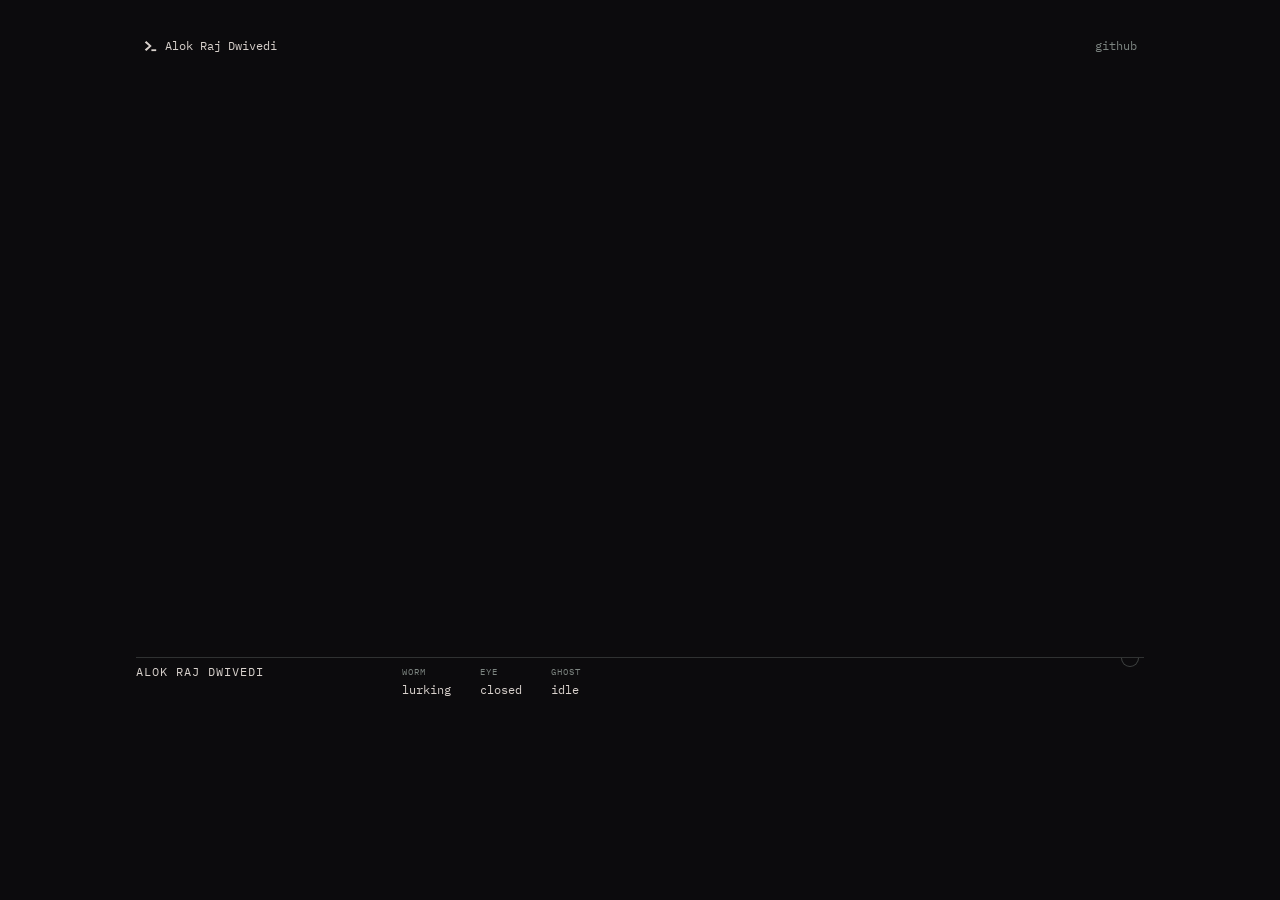
==== site/index.html @ 87cef353 "Initialize Alok Raj Dwivedi portfolio" ====
<!doctype html>
<html lang="en">
<head>
<meta charset="utf-8">
<meta name="viewport" content="width=device-width, initial-scale=1">
<title>Alok Raj Dwivedi</title>
<meta name="description" content="Alok Raj Dwivedi — work, projects, events and themes, opened in an editor.">
<link rel="icon" href="/favicon.svg" type="image/svg+xml">
<link rel="stylesheet" href="/intros/shared/frame.css">
<link rel="stylesheet" href="editor.css">
</head>
<body>
<main class="stage">
  <header class="frame-top">
    <a class="brand" href="/" data-tip="back to the intro"><svg viewBox="0 0 88 80" aria-hidden="true"><path d="M8 16L36 40L8 64L18 74L54 40L18 6Z"/><path d="M52 62H84V74H52Z"/></svg><span>Alok Raj Dwivedi</span></a>
    <nav class="switch is-solo" aria-label="Elsewhere"><a href="https://github.com/ad0883" rel="me">github</a></nav>
  </header>

  <h1 class="sr-only">Alok Raj Dwivedi — work, projects, events and themes.</h1>

  <section class="editor" aria-label="Portfolio editor">
    <button class="tabline" type="button" aria-expanded="false" aria-controls="tree"><span class="tab-dir">Browse sections</span><span class="tab-file"></span><span class="tab-toggle" aria-hidden="true">↓</span></button>
    <nav class="wheel" id="tree" aria-label="Portfolio sections"></nav>
    <div class="pane">
      <p class="winbar"></p>
      <div class="buffer" tabindex="0" aria-live="polite"></div>
      <div class="eye-host" aria-hidden="true"></div>
    </div>
  </section>

  <div class="bar">
    <p class="bar-id" aria-hidden="true"><span class="bar-title">ALOK RAJ DWIVEDI</span><span class="bar-sub"><span class="cmd"></span><span class="hunt"></span><span class="keys"></span></span></p>
    <div class="bar-cols" aria-hidden="true"></div>
    <div class="bar-state" aria-hidden="true">
      <p class="col"><span class="label">WORM</span><span class="value" data-k="worm">lurking</span></p>
      <p class="col"><span class="label">EYE</span><span class="value" data-k="eye">closed</span></p>
      <p class="col"><span class="label">GHOST</span><span class="value" data-k="ghost">idle</span></p>
    </div>
    <button class="den" type="button" aria-label="worm" aria-pressed="false" data-tip="wake the worm"></button>
    <p class="bar-graph" aria-hidden="true"><span class="label span">VISITORS</span><span class="value end"></span><canvas></canvas></p>
  </div>
  <div class="desk" aria-hidden="true"></div>
</main>
<canvas class="overlay" aria-hidden="true"></canvas>
<script type="module" src="editor.js"></script>
</body>
</html>
---- intros/shared/frame.css ----
@font-face {
  font-family: "Archivo";
  src: url("/assets/fonts/archivo.ttf") format("truetype");
  font-weight: 100 900;
  font-stretch: 62% 125%;
  font-display: swap;
}

@font-face {
  font-family: "Instrument Serif";
  src: url("/assets/fonts/InstrumentSerif-Regular.ttf") format("truetype");
  font-style: normal;
  font-weight: 400;
  font-display: swap;
}

@font-face {
  font-family: "Instrument Serif";
  src: url("/intros/shared/InstrumentSerif-Italic.ttf") format("truetype");
  font-style: italic;
  font-weight: 400;
  font-display: swap;
}

@font-face {
  font-family: "Plex Mono";
  src: url("/assets/fonts/IBMPlexMono-Regular.ttf") format("truetype");
  font-weight: 400;
  font-display: swap;
}

*,
*::before,
*::after {
  box-sizing: border-box;
}

html,
body {
  margin: 0;
  height: 100%;
}

body {
  background: var(--bg);
  color: var(--ink);
  font-family: "Archivo", system-ui, sans-serif;
  -webkit-font-smoothing: antialiased;
}

a,
button {
  color: inherit;
}

button {
  font: inherit;
}

:focus-visible {
  outline: 2px solid var(--ink);
  outline-offset: 3px;
}

.stage {
  position: relative;
  height: 100svh;
  min-height: 560px;
  overflow: hidden;
}

.frame-top {
  position: absolute;
  top: 26px;
  left: 40px;
  right: 40px;
  z-index: 6;
  display: flex;
  align-items: center;
  justify-content: space-between;
  gap: 16px;
  pointer-events: none;
}

.frame-top > * {
  pointer-events: auto;
}

.brand {
  display: inline-flex;
  align-items: center;
  gap: 12px;
  min-height: 44px;
  color: var(--chrome);
  font-weight: 500;
  font-size: 11px;
  letter-spacing: 0.3em;
  text-decoration: none;
}

.brand svg {
  width: 18px;
  height: auto;
  fill: currentColor;
}

.switch {
  display: flex;
  gap: 2px;
}

.switch a {
  display: inline-flex;
  align-items: center;
  justify-content: center;
  min-width: 44px;
  min-height: 44px;
  color: var(--dim);
  font: 400 11px/1 "Plex Mono", monospace;
  letter-spacing: 0.14em;
  text-decoration: none;
}

.switch a:hover {
  color: var(--ink);
}

.switch a[aria-current="page"] {
  color: var(--ink);
  text-decoration: underline;
  text-underline-offset: 7px;
}

.enter {
  position: absolute;
  right: 40px;
  bottom: 26px;
  z-index: 6;
  display: inline-flex;
  align-items: center;
  gap: 10px;
  min-height: 44px;
  text-transform: uppercase;
  color: var(--chrome);
  font-weight: 500;
  font-size: 11px;
  letter-spacing: 0.3em;
  text-decoration: none;
}

.serif {
  font-family: "Instrument Serif", serif;
  font-weight: 400;
}

.serif i {
  font-style: italic;
}

.mono {
  font-family: "Plex Mono", monospace;
  font-size: 10.5px;
  letter-spacing: 0.16em;
  text-transform: uppercase;
}

.quiet-button {
  min-height: 44px;
  padding: 0;
  border: 0;
  background: none;
  color: var(--dim);
  cursor: pointer;
}

.quiet-button:hover {
  color: var(--ink);
}

.is-hidden {
  visibility: hidden;
}

.sr-only {
  position: absolute;
  width: 1px;
  height: 1px;
  overflow: hidden;
  clip-path: inset(50%);
  white-space: nowrap;
}

.poster {
  position: absolute;
  inset: 0;
  z-index: 4;
  width: 100%;
  height: 100%;
  object-fit: cover;
}

@media (max-width: 640px) {
  .frame-top {
    top: 12px;
    left: 16px;
    right: 12px;
  }

  .brand span {
    display: none;
  }

  .enter {
    right: 16px;
    bottom: 12px;
  }
}
---- site/editor.css ----
body {
  font-family: "Plex Mono", ui-monospace, monospace;
  --bg: #0c0b0d;
  --ink: #d8d1cc;
  --dim: #7d8581;
  --chrome: #9d9894;
  --accent: #ff2fb3;
  --line: #1a191a;
  --kw: #bd5cff;
  --str: #f2f2ea;
  --fn: #6c70e0;
  --ty: #53b1ca;
  --num: #8f57ff;
  --cell-w: 7.2px;
  --cell-h: 13px;
  --margin: 64px;
  --wide: 1008px;
  --desk-h: 184px;
  --bar-h: 46px;
  --eye-w: 216px;
  transition: background-color 420ms cubic-bezier(0.23, 1, 0.32, 1), color 420ms cubic-bezier(0.23, 1, 0.32, 1);
}

.stage {
  display: grid;
  grid-template-columns: min(calc(100vw - 2 * var(--margin)), var(--wide));
  grid-template-rows: calc(6 * var(--cell-h)) minmax(0, 1fr) var(--bar-h) var(--desk-h) var(--cell-h);
  justify-content: center;
  font: 400 12px/13px "Plex Mono", ui-monospace, monospace;
}

.frame-top {
  position: relative;
  inset: auto;
  grid-row: 1;
  display: block;
}

.brand {
  position: absolute;
  left: var(--cell-w);
  top: calc(3 * var(--cell-h));
  gap: var(--cell-w);
  min-height: 0;
  color: var(--ink);
  font: 400 12px/13px "Plex Mono", ui-monospace, monospace;
  letter-spacing: 0;
}

.brand svg {
  width: calc(2 * var(--cell-w));
  height: 12px;
}

.brand::after,
.switch a::after {
  content: "";
  position: absolute;
  inset: -16px -8px;
}

.switch {
  position: absolute;
  right: var(--cell-w);
  top: calc(3 * var(--cell-h));
}

.switch a {
  position: relative;
  min-width: 0;
  min-height: 0;
  font: 400 12px/13px "Plex Mono", ui-monospace, monospace;
  letter-spacing: 0;
}

.editor {
  position: relative;
  grid-row: 2;
  display: grid;
  grid-template-columns: calc(32 * var(--cell-w)) minmax(0, 1fr);
  min-height: 0;
}

.tabline {
  display: none;
}

.wheel {
  position: relative;
  min-height: 0;
  border-right: 1px solid color-mix(in srgb, var(--dim) 30%, transparent);
  outline: none;
  touch-action: none;
  user-select: none;
  opacity: 0;
  transition: opacity 420ms cubic-bezier(0.23, 1, 0.32, 1);
}

.wheel.is-in {
  opacity: 1;
}

.wheel-ink {
  position: absolute;
  top: 0;
  left: -150px;
  pointer-events: none;
}

.wheel-list {
  position: absolute;
  inset: 0;
  margin: 0;
  padding: 0;
  list-style: none;
  clip-path: inset(0 0 0 -150px);
}

.wheel-item {
  position: absolute;
  left: 0;
  top: 0;
  width: 150px;
  height: 94px;
  padding: 0;
  overflow: hidden;
  border: 1px solid color-mix(in srgb, var(--dim) 50%, transparent);
  background: var(--line);
  cursor: pointer;
  transform-origin: 50% 50%;
}

.wheel.is-dragging .wheel-item {
  cursor: grabbing;
}

.wheel-item::after {
  content: "";
  position: absolute;
  inset: 0;
  background: var(--bg);
  opacity: var(--shade, 0);
  pointer-events: none;
}

.wheel-cap {
  position: absolute;
  right: 0;
  bottom: 0;
  left: 0;
  padding: 1px 6px 2px;
  overflow: hidden;
  background: color-mix(in srgb, var(--bg) 84%, transparent);
  color: var(--ink);
  font: 400 11px/14px "Plex Mono", ui-monospace, monospace;
  text-align: left;
  line-height: 1.25;
  overflow-wrap: anywhere;
  pointer-events: none;
}

.wheel-item img {
  display: block;
  width: 100%;
  height: 100%;
  object-fit: cover;
  pointer-events: none;
  -webkit-user-drag: none;
}

.wheel-item[aria-selected="true"] {
  border-color: var(--accent);
}

.wheel-item:focus-visible {
  outline: none;
  box-shadow: inset 0 0 0 1px var(--accent);
}


.wheel-mark {
  position: absolute;
  left: 0;
  top: 0;
  border-top: 6px solid transparent;
  border-bottom: 6px solid transparent;
  border-left: 10px solid var(--accent);
  pointer-events: none;
}

.wheel-hint {
  position: absolute;
  left: var(--cell-w);
  bottom: 4px;
  margin: 0;
  color: var(--dim);
  font-size: 10px;
  pointer-events: none;
}

.pane {
  position: relative;
  display: grid;
  grid-template-rows: calc(2 * var(--cell-h)) minmax(0, 1fr);
  min-width: 0;
  min-height: 0;
}

.winbar {
  margin: 0;
  padding: var(--cell-h) var(--cell-w) 0 calc(6 * var(--cell-w));
  overflow: hidden;
  color: var(--dim);
  white-space: nowrap;
  text-overflow: ellipsis;
}

.buffer {
  min-height: 0;
  overflow: auto;
  padding-right: var(--eye-w);
  padding-bottom: calc(6 * var(--cell-h));
  outline: none;
  scrollbar-width: none;
}

html {
  scrollbar-width: none;
}

html::-webkit-scrollbar,
.buffer::-webkit-scrollbar,
.rack-wrap::-webkit-scrollbar {
  display: none;
}

::highlight(worm-eaten) {
  color: transparent;
}


.ln {
  display: grid;
  grid-template-columns: calc(6 * var(--cell-w)) minmax(0, 1fr);
  min-height: var(--cell-h);
}

.ln .no {
  padding-right: var(--cell-w);
  color: var(--dim);
  text-align: right;
  opacity: 0.55;
  user-select: none;
}

.ln .tx {
  padding-right: var(--cell-w);
  color: var(--ink);
  white-space: pre-wrap;
  overflow-wrap: anywhere;
}

.ln.is-tilde .no {
  opacity: 0;
}

.ln.is-tilde .tx {
  color: var(--dim);
  opacity: 0.45;
}

.md-h {
  color: var(--kw);
}

.md-h1 {
  color: var(--accent);
}

.md-list {
  color: var(--accent);
}

.md-code {
  color: var(--str);
}

.md-fence,
.md-quote,
.md-comment {
  color: var(--dim);
}

.md-num {
  color: var(--num);
}

a.md-link {
  color: var(--link, var(--fn));
  text-decoration: underline;
  text-decoration-color: color-mix(in srgb, currentColor 45%, transparent);
  text-underline-offset: 2px;
}

a.md-link:hover {
  text-decoration-color: currentColor;
}

.shot {
  margin: var(--cell-h) calc(2 * var(--cell-w)) var(--cell-h) calc(6 * var(--cell-w));
}

.shot figcaption {
  display: flex;
  justify-content: space-between;
  gap: var(--cell-w);
  color: var(--dim);
}

.shot .frame {
  position: relative;
  margin-top: 4px;
  overflow: hidden;
  border: 1px solid color-mix(in srgb, var(--dim) 35%, transparent);
  background: var(--line);
}

.shot .frame.is-xray {
  cursor: ew-resize;
  touch-action: pan-y;
}

.shot img {
  display: block;
  width: 100%;
  height: auto;
  user-select: none;
  -webkit-user-drag: none;
}

.shot canvas {
  position: absolute;
  inset: 0;
  width: 100%;
  height: 100%;
  pointer-events: none;
}

.eye-host {
  position: absolute;
  top: calc(3 * var(--cell-h));
  right: var(--cell-w);
  width: calc(var(--eye-w) - 2 * var(--cell-w));
  aspect-ratio: 1.7;
  pointer-events: none;
}

.desk {
  grid-row: 4;
  position: relative;
  min-height: 0;
}

.tip {
  position: fixed;
  left: 0;
  top: 0;
  z-index: 60;
  padding: 3px 6px;
  border: 1px solid color-mix(in srgb, var(--dim) 45%, transparent);
  background: var(--bg);
  color: var(--ink);
  font: 400 11px/1.3 "Plex Mono", ui-monospace, monospace;
  white-space: pre;
  pointer-events: none;
}

.tip[hidden] {
  display: none;
}

.overlay {
  position: fixed;
  inset: 0;
  z-index: 30;
  width: 100vw;
  height: 100vh;
  pointer-events: none;
}

.bar {
  position: relative;
  grid-row: 3;
  display: flex;
  align-items: flex-start;
  gap: calc(4 * var(--cell-w));
  min-width: 0;
  padding-top: 7px;
  overflow: hidden;
  border-top: 1px solid color-mix(in srgb, var(--dim) 32%, transparent);
  color: var(--ink);
  white-space: nowrap;
}

.bar p {
  margin: 0;
}

.bar-id {
  display: grid;
  flex: 0 0 auto;
  gap: 5px;
  min-width: calc(29 * var(--cell-w));
}

.bar-title {
  font-size: 12px;
  line-height: 13px;
  letter-spacing: 1px;
}

.bar-sub {
  color: var(--dim);
  font-size: 9px;
  line-height: 13px;
  letter-spacing: 0.4px;
}

.bar-sub .cmd,
.bar-sub .hunt {
  font-size: 11px;
  letter-spacing: 0;
}

.bar-sub .cmd {
  color: var(--ink);
  white-space: pre;
}

.bar-sub .hunt {
  color: var(--accent);
  white-space: pre;
}

.bar-sub .cmd:not(:empty) ~ span,
.bar-sub .hunt:not(:empty) + .keys {
  display: none;
}

.bar.is-typing .cmd::after {
  content: "";
  display: inline-block;
  width: 6px;
  height: 11px;
  margin-left: 1px;
  vertical-align: -1px;
  background: var(--accent);
}

.bar-cols,
.bar-state {
  display: flex;
  flex: 0 0 auto;
  gap: calc(4 * var(--cell-w));
}

.bar .col {
  display: grid;
  gap: 5px;
}

.bar .label {
  color: var(--dim);
  font-size: 8.5px;
  line-height: 13px;
  letter-spacing: 1px;
}

.bar .value {
  font-size: 12px;
  line-height: 13px;
}

.bar .value.is-hot {
  color: var(--accent);
}

.bar-cols .value,
.bar-graph .value {
  color: var(--color1, var(--ink));
}

.bar-graph {
  display: grid;
  grid-template-columns: auto auto;
  column-gap: calc(2 * var(--cell-w));
  row-gap: 5px;
  margin-left: auto !important;
}

.bar-graph .end {
  text-align: right;
}

.bar-graph canvas {
  grid-column: 1 / -1;
  display: block;
  margin-top: -2px;
}

.den {
  --worm: 108, 112, 224;
  position: absolute;
  top: 0;
  right: 0;
  width: 28px;
  height: 24px;
  padding: 0;
  border: 0;
  background: none;
  cursor: pointer;
}

.den::before {
  content: "";
  position: absolute;
  top: 0;
  left: 5px;
  width: 18px;
  height: 9px;
  box-sizing: border-box;
  border: 1px solid color-mix(in srgb, var(--dim) 45%, transparent);
  border-top: 0;
  border-radius: 0 0 9px 9px;
  transition: border-color 160ms ease;
}

.den:focus-visible::before {
  border-color: color-mix(in srgb, var(--ink) 70%, transparent);
}

@media (hover: hover) {
  .den:hover::before {
    border-color: color-mix(in srgb, var(--ink) 70%, transparent);
  }
}

.den:focus-visible {
  outline: 0;
}

.den::after {
  content: "";
  position: absolute;
  top: 3px;
  left: 11px;
  width: 2px;
  height: 2px;
  border-radius: 1px;
  background: rgb(var(--worm));
  box-shadow: 4px 0 rgb(var(--worm));
  opacity: 0;
}

.den[aria-pressed="false"]::after {
  animation: den-eyes 8.4s ease-in-out infinite;
}

@keyframes den-eyes {
  0%,
  100% {
    opacity: 0;
    transform: none;
  }
  8%,
  30% {
    opacity: 1;
    transform: none;
  }
  31% {
    transform: scaleY(0.15);
  }
  32.5%,
  45% {
    transform: none;
  }
  48%,
  57% {
    transform: translateX(-1.5px);
  }
  61%,
  64% {
    transform: translateX(1.5px);
  }
  68%,
  72% {
    transform: none;
  }
  73%,
  75% {
    transform: scaleY(0.15);
  }
  74%,
  76% {
    transform: none;
  }
  86% {
    opacity: 1;
  }
  92% {
    opacity: 0;
  }
}

.ln.term {
  grid-template-columns: minmax(0, 1fr);
  padding-left: calc(2 * var(--cell-w));
}

.t-prompt-row {
  margin-top: var(--cell-h);
}

.reader-heading,
.reader-copy {
  max-width: 62ch;
  margin: 0 0 0.65em;
}

.reader-heading {
  margin-top: 0.9em;
  font-size: 16px;
  line-height: 1.35;
}

h2.reader-heading {
  margin-top: 0.4em;
  font-size: 21px;
}

.reader-heading .tx {
  color: var(--accent);
}

.reader-copy {
  font-size: 15px;
  line-height: 1.55;
}

.t-user {
  color: var(--fn);
}

.t-host,
.t-key,
.t-dim {
  color: var(--dim);
}

.t-path {
  color: var(--ty);
}

.t-git {
  color: var(--kw);
}

.t-caret {
  color: var(--accent);
}

.t-gauge {
  color: var(--color1, var(--accent));
}

.t-gauge-off {
  color: var(--dim);
  opacity: 0.55;
}

.t-icon {
  width: 12px;
  height: 12px;
  vertical-align: -2px;
  fill: currentColor;
}

.t-glyph {
  display: inline-block;
  box-sizing: border-box;
  width: 12px;
  height: 12px;
  border: 1px solid currentColor;
  font-size: 8px;
  line-height: 10px;
  overflow: hidden;
  text-align: center;
  vertical-align: -2px;
  opacity: 0.8;
}

.t-code {
  display: grid;
  margin: 2px 0 6px calc(6 * var(--cell-w));
  color: color-mix(in srgb, var(--ink) 85%, transparent);
  font-size: 11px;
  white-space: pre-wrap;
  overflow-wrap: normal;
}

.t-code > span {
  grid-area: 1 / 1;
  min-width: 0;
}

.t-measure {
  visibility: hidden;
}

.t-call,
.t-syn {
  color: var(--color1, var(--accent));
}

.t-code.is-typing .t-live::after {
  content: "";
  display: inline-block;
  width: 1px;
  height: 1em;
  margin-left: 1px;
  vertical-align: -0.1em;
  background: var(--ink);
}

.t-cal {
  display: grid;
  grid-template-columns: max-content repeat(var(--weeks), minmax(0, 1fr));
  gap: 2px;
  max-width: calc(4 * var(--cell-w) + var(--weeks) * 15px);
  margin: 4px 0 0 calc(2 * var(--cell-w));
  color: var(--dim);
  font-size: 9px;
  line-height: 1;
}

.t-cal-day {
  align-self: center;
  padding-right: 6px;
}

.t-cal-month,
.t-cal-week {
  white-space: nowrap;
}

.t-cal-month {
  padding-bottom: 4px;
}

.t-cal-week {
  padding-top: 3px;
}

.t-cal > i,
.t-cal-legend i {
  aspect-ratio: 1;
  border-radius: 1px;
  background: color-mix(in srgb, var(--ink) 9%, transparent);
}

.t-cal > i {
  visibility: hidden;
}

.t-cal > i.is-on {
  visibility: visible;
}

.t-cal i.l1 {
  background: color-mix(in srgb, var(--ink) 30%, transparent);
}

.t-cal i.l2 {
  background: color-mix(in srgb, var(--ink) 50%, transparent);
}

.t-cal i.l3 {
  background: color-mix(in srgb, var(--ink) 72%, transparent);
}

.t-cal i.l4 {
  background: var(--accent);
}

.t-cal > i.is-head {
  outline: 1px solid var(--accent);
  outline-offset: 1px;
}

.t-cal-legend {
  display: flex;
  justify-content: flex-end;
  align-items: center;
  gap: 3px;
  margin: 4px 0 0;
}

.t-cal-legend i {
  width: 9px;
}

.t-cal-legend i:first-of-type {
  margin-left: 4px;
}

.t-cal-legend i:last-of-type {
  margin-right: 4px;
}

.t-cursor::after {
  content: "";
  display: inline-block;
  width: var(--cell-w);
  height: var(--cell-h);
  vertical-align: top;
  background: var(--ink);
  animation: t-blink 1.06s steps(1) infinite;
}

@keyframes t-blink {
  50% {
    opacity: 0;
  }
}

.term-shot {
  margin: 6px calc(2 * var(--cell-w)) 0;
}

.term-shot figcaption {
  display: flex;
  gap: calc(2 * var(--cell-w));
  color: var(--dim);
  white-space: nowrap;
}

.term-shot .t-name {
  min-width: 0;
  overflow: hidden;
  color: var(--ink);
  text-overflow: ellipsis;
}

.term-shot .t-help {
  margin-left: auto;
}

.shot-description {
  max-width: 62ch;
  margin: 0.5em 0 1em;
  color: var(--ink);
  font-size: 14px;
  line-height: 1.5;
}

.term-shot .frame {
  position: relative;
  aspect-ratio: 16 / 9;
  margin-top: 4px;
  overflow: hidden;
  border: 1px solid color-mix(in srgb, var(--dim) 35%, transparent);
  background: var(--line);
}

.term-shot .frame.is-xray {
  cursor: ew-resize;
  touch-action: pan-y;
}

.term-shot img {
  position: absolute;
  inset: 0;
  display: block;
  width: 100%;
  height: 100%;
  object-fit: contain;
  opacity: 0;
  transition: opacity 320ms cubic-bezier(0.23, 1, 0.32, 1);
  user-select: none;
  -webkit-user-drag: none;
}

.term-shot img.is-on {
  opacity: 1;
}

.term-shot video {
  position: absolute;
  inset: 0;
  display: block;
  width: 100%;
  height: 100%;
  object-fit: contain;
  opacity: 0;
  transition: opacity 320ms cubic-bezier(0.23, 1, 0.32, 1);
}

.term-shot video.is-on {
  opacity: 1;
}

.term-shot video::cue {
  background: color-mix(in srgb, var(--bg) 82%, transparent);
  color: var(--ink);
  font: 400 12px/1.4 "Plex Mono", ui-monospace, monospace;
}

.t-play {
  position: absolute;
  top: 50%;
  left: 50%;
  z-index: 2;
  display: inline-flex;
  align-items: center;
  gap: 6px;
  padding: 4px 10px;
  border: 1px solid color-mix(in srgb, var(--ink) 45%, transparent);
  background: color-mix(in srgb, var(--bg) 84%, transparent);
  color: var(--ink);
  font: inherit;
  cursor: pointer;
  transform: translate(-50%, -50%);
  transition: transform 160ms ease-out, border-color 160ms ease;
}

.t-play[hidden] {
  display: none;
}

.t-play:hover {
  border-color: var(--accent);
}

.t-play:active {
  transform: translate(-50%, -50%) scale(0.97);
}

.t-play:focus-visible {
  outline: none;
  box-shadow: inset 0 0 0 1px var(--accent);
}

.t-play svg {
  width: 10px;
  height: 10px;
  fill: currentColor;
}

.t-run {
  position: relative;
  display: block;
  height: 1px;
  margin-top: 5px;
  overflow: hidden;
  background: color-mix(in srgb, var(--dim) 30%, transparent);
}

.t-run i {
  position: absolute;
  inset: 0;
  background: color-mix(in srgb, var(--ink) 70%, transparent);
  transform: scaleX(0);
  transform-origin: left;
}

.t-run.is-running i {
  animation: t-run var(--run, 3800ms) linear forwards;
}

@keyframes t-run {
  to {
    transform: scaleX(1);
  }
}

.term-shot canvas {
  position: absolute;
  inset: 0;
  width: 100%;
  height: 100%;
  pointer-events: none;
}

.t-zoom,
.arc-zoom {
  position: absolute;
  z-index: 3;
  display: grid;
  place-items: center;
  width: 22px;
  height: 22px;
  padding: 0;
  border: 0;
  background: color-mix(in srgb, var(--bg) 72%, transparent);
  color: var(--ink);
  cursor: zoom-in;
  opacity: 0;
  transition: opacity 160ms ease;
}

.t-zoom svg,
.arc-zoom svg {
  width: 14px;
  height: 14px;
  fill: none;
  stroke: currentColor;
  stroke-width: 1.2;
  shape-rendering: crispEdges;
}

.t-zoom {
  right: 6px;
  bottom: 6px;
}

.arc-grid li {
  position: relative;
  container-type: inline-size;
}

.arc-zoom {
  top: calc(6px + (100cqw - 12px) * 9 / 16 - 26px);
  right: 10px;
}

.term-shot .frame:hover .t-zoom,
.arc-grid li:hover .arc-zoom,
.t-zoom:focus-visible,
.arc-zoom:focus-visible {
  opacity: 1;
  outline: none;
}

@media (hover: none) {
  .t-zoom,
  .arc-zoom {
    opacity: 0.85;
  }
}

.lb {
  position: fixed;
  inset: 0;
  z-index: 50;
  outline: none;
}

.lb[hidden] {
  display: none;
}

.lb-back {
  position: absolute;
  inset: 0;
  background: color-mix(in srgb, var(--bg) 94%, transparent);
}

.lb-stage {
  position: fixed;
  top: 0;
  left: 0;
  box-sizing: border-box;
  border: 1px solid color-mix(in srgb, var(--dim) 45%, transparent);
  background: var(--bg);
  transform-origin: 0 0;
  cursor: zoom-out;
}

.lb-img,
.lb-film {
  position: absolute;
  inset: 0;
  width: 100%;
  height: 100%;
  object-fit: contain;
}

.lb-film {
  opacity: 0;
  cursor: pointer;
}

.lb-film.is-on {
  opacity: 1;
}

.lb-film::cue {
  background: color-mix(in srgb, var(--bg) 82%, transparent);
  color: var(--ink);
  font: 400 12px/1.4 "Plex Mono", ui-monospace, monospace;
}

.lb-cap {
  position: fixed;
  top: 0;
  left: 0;
  display: flex;
  justify-content: space-between;
  gap: 16px;
  margin: 0;
  color: var(--dim);
  font: 400 11px/13px "Plex Mono", ui-monospace, monospace;
  white-space: pre;
}

.lb-cap > span:first-child {
  min-width: 0;
  overflow: hidden;
  text-overflow: ellipsis;
}

.lb-cap > span:last-child {
  flex: none;
}

.lb-b {
  color: var(--ink);
}

.is-zoomed {
  overscroll-behavior-x: none;
}

.lb-apply {
  padding: 0;
  border: 0;
  background: none;
  color: var(--ink);
  font: inherit;
  cursor: pointer;
}

.lb-apply:hover,
.lb-apply:focus-visible {
  outline: none;
  text-decoration: underline;
  text-underline-offset: 3px;
}

.t-dots {
  display: flex;
  flex-wrap: wrap;
  gap: 4px;
  margin: 6px 0 0;
}

.t-dot {
  padding: 0 5px;
  border: 1px solid color-mix(in srgb, var(--dim) 40%, transparent);
  background: none;
  color: var(--dim);
  font: inherit;
  cursor: pointer;
}

.t-dot[aria-current="true"] {
  border-color: var(--accent);
  background: var(--accent);
  color: var(--bg);
}

.buffer[data-kind="about"] {
  padding-bottom: 0;
}

.buffer[data-kind="about"] .wave {
  margin-left: calc(2 * var(--cell-w));
  margin-bottom: 0;
}

.rackview {
  --strip: 26px;
  --strip-gap: 4px;
  padding: var(--cell-h) calc(2 * var(--cell-w)) calc(3 * var(--cell-h)) calc(6 * var(--cell-w));
}

.buffer[data-kind="themes"],
.buffer[data-kind="more"],
.buffer[data-kind="omarchy"] {
  padding-bottom: 0;
}

.arc {
  --fade-top: 0px;
  --fade-bottom: 0px;
  position: relative;
  margin: 6px calc(2 * var(--cell-w)) 0;
  overflow-y: auto;
  overscroll-behavior: contain;
  scrollbar-width: none;
  -webkit-mask-image: linear-gradient(to bottom, transparent 0, #000 var(--fade-top), #000 calc(100% - var(--fade-bottom)), transparent 100%);
  mask-image: linear-gradient(to bottom, transparent 0, #000 var(--fade-top), #000 calc(100% - var(--fade-bottom)), transparent 100%);
}

.arc::-webkit-scrollbar {
  display: none;
}

.arc-inner {
  position: relative;
  padding: 22px 0 14px 30px;
}

.arc-grp {
  position: relative;
  padding-top: 32px;
  margin-bottom: 20px;
}

.arc-mon {
  position: absolute;
  top: 4px;
  left: -12px;
  margin: 0;
  color: var(--ink);
  font: 400 10px/12px "Plex Mono", ui-monospace, monospace;
  letter-spacing: 0.04em;
}

.arc-count {
  color: var(--dim);
}

.arc-wire {
  position: absolute;
  top: 0;
  left: 0;
  overflow: visible;
  pointer-events: none;
  color: color-mix(in srgb, var(--dim) 30%, transparent);
}

.arc-wire line {
  stroke: currentColor;
  stroke-width: 1;
  shape-rendering: crispEdges;
}

.arc-wire rect {
  fill: color-mix(in srgb, var(--dim) 70%, transparent);
}

.arc-wire .arc-tip {
  fill: none;
  stroke: currentColor;
  stroke-width: 1;
}

.arc-grid {
  position: relative;
  display: grid;
  grid-template-columns: repeat(3, minmax(0, 1fr));
  gap: 28px 12px;
  margin: 0;
  padding: 0;
  list-style: none;
}

.arc-card {
  display: block;
  width: 100%;
  padding: 5px 5px 6px;
  border: 1px solid color-mix(in srgb, var(--ink) 16%, transparent);
  background: color-mix(in srgb, var(--ink) 3%, var(--bg));
  color: var(--ink);
  font: inherit;
  text-align: left;
  cursor: pointer;
}

.arc-card img {
  display: block;
  width: 100%;
  height: auto;
  aspect-ratio: 16 / 9;
  object-fit: cover;
  background: var(--line);
}

.arc-card.is-on {
  border-color: var(--accent);
}

.arc-card:focus-visible {
  outline: none;
  box-shadow: inset 0 0 0 1px var(--accent);
}

.arc-meta {
  display: flex;
  align-items: center;
  justify-content: space-between;
  gap: 6px;
  margin-top: 5px;
}

.arc-name {
  min-width: 0;
  overflow: hidden;
  font-size: 11px;
  text-overflow: ellipsis;
  white-space: nowrap;
}

.arc-stars {
  color: var(--dim);
  font-size: 9px;
  white-space: nowrap;
}

.arc-stars b {
  margin-left: 4px;
  padding: 0 4px;
  background: var(--color1, var(--accent));
  color: var(--bg);
  font-weight: 400;
}

.arc-sw {
  display: flex;
  align-items: center;
  height: 10px;
  margin-top: 4px;
}

.arc-sw i {
  width: 9px;
  height: 7px;
}

.arc-note {
  color: var(--dim);
  font-size: 9px;
  white-space: nowrap;
}

.buffer[data-kind="more"] .arc-meta,
.buffer[data-kind="omarchy"] .arc-meta {
  flex-direction: column;
  align-items: stretch;
  gap: 3px;
}

.buffer[data-kind="more"] .arc-name,
.buffer[data-kind="omarchy"] .arc-name {
  white-space: normal;
  overflow-wrap: anywhere;
}

.t-mark {
  display: inline-block;
  vertical-align: -1px;
  background: var(--accent);
}

.t-mark-omarchy {
  width: 83px;
  height: 19px;
  margin: 8px 0 5px;
  vertical-align: top;
  -webkit-mask: url("data:image/svg+xml,%3Csvg xmlns=%27http://www.w3.org/2000/svg%27 viewBox=%270 0 16 16%27%3E%3Cpath d=%27M3 8.5l3.2 3.2L13 4.8%27 fill=%27none%27 stroke=%27black%27 stroke-width=%272.2%27/%3E%3C/svg%3E") center / contain no-repeat;
  mask: url("data:image/svg+xml,%3Csvg xmlns=%27http://www.w3.org/2000/svg%27 viewBox=%270 0 16 16%27%3E%3Cpath d=%27M3 8.5l3.2 3.2L13 4.8%27 fill=%27none%27 stroke=%27black%27 stroke-width=%272.2%27/%3E%3C/svg%3E") center / contain no-repeat;
}

.buffer:has(.wave[data-panel="1"]) .t-family {
  display: none;
}

.t-hang .tx {
  padding-left: calc(9 * var(--cell-w));
  text-indent: calc(-9 * var(--cell-w));
}

.t-done {
  color: var(--dim);
}

.fam {
  display: block;
  width: auto;
  height: 27px;
  overflow: visible;
}

.fam-lines line,
.fam-lines circle {
  fill: none;
  stroke: currentColor;
  stroke-width: 0.9;
  stroke-linecap: round;
}

.fam-dots circle {
  fill: currentColor;
}

.t-family .fam {
  height: 26px;
  color: color-mix(in srgb, var(--ink) 80%, transparent);
}

.arc-shot {
  position: relative;
  display: block;
}

.arc-badge {
  position: absolute;
  top: 5px;
  right: 5px;
  display: block;
  padding: 3px 5px;
  background: color-mix(in srgb, var(--bg) 82%, transparent);
}

.arc-omarchy {
  display: block;
  width: 58px;
  height: 13px;
  background: var(--accent);
  -webkit-mask: url("data:image/svg+xml,%3Csvg xmlns=%27http://www.w3.org/2000/svg%27 viewBox=%270 0 16 16%27%3E%3Cpath d=%27M3 8.5l3.2 3.2L13 4.8%27 fill=%27none%27 stroke=%27black%27 stroke-width=%272.2%27/%3E%3C/svg%3E") center / contain no-repeat;
  mask: url("data:image/svg+xml,%3Csvg xmlns=%27http://www.w3.org/2000/svg%27 viewBox=%270 0 16 16%27%3E%3Cpath d=%27M3 8.5l3.2 3.2L13 4.8%27 fill=%27none%27 stroke=%27black%27 stroke-width=%272.2%27/%3E%3C/svg%3E") center / contain no-repeat;
}

.t-mount.rackview {
  padding: 6px calc(2 * var(--cell-w)) 0;
}

.rack-wrap {
  position: relative;
}

.rack-stats {
  display: flex;
  flex-wrap: wrap;
  align-content: flex-start;
  gap: 4px calc(3 * var(--cell-w));
  min-height: calc(2 * var(--cell-h) + 4px);
  margin: 14px 0 0;
  color: var(--dim);
}

.rack-stats b {
  color: var(--ink);
  font-weight: 400;
}

.rack-stats .rs-name {
  color: var(--accent);
  text-decoration: underline;
  text-decoration-color: color-mix(in srgb, var(--accent) 45%, transparent);
  text-underline-offset: 2px;
}

.rack-stats .rs-flag {
  color: var(--kw);
}


.wave {
  position: relative;
  height: 300px;
  margin: 0 calc(2 * var(--cell-w)) var(--cell-h) calc(6 * var(--cell-w));
  overflow: clip;
  isolation: isolate;
  pointer-events: none;
}

.wave canvas,
.wave-leaders {
  position: absolute;
  inset: 0;
  width: 100%;
  height: 100%;
}

.wave-code {
  position: absolute;
  inset: 0 auto auto 0;
  visibility: hidden;
  color: var(--ink);
  font: 400 12px/1.5 "Plex Mono", ui-monospace, monospace;
  white-space: pre;
  text-shadow: 0 0 3px var(--bg), 0 1px 8px var(--bg);
  will-change: transform;
  mask-image: linear-gradient(90deg, #000 var(--code-solid, 100%), transparent var(--code-edge, 120%));
}

.wave-code code {
  font: inherit;
}

.wave-code .code-accent {
  color: var(--accent);
}

.wave-leader {
  fill: none;
  stroke: var(--dim);
  stroke-width: 0.75;
  vector-effect: non-scaling-stroke;
}

.wave-target {
  fill: var(--dim);
}

.wave-leaders [data-annotation="accent"] .wave-target {
  fill: var(--accent);
}

.rack {
  display: flex;
  gap: var(--strip-gap);
  height: clamp(260px, 40vh, 480px);
  margin: 0;
  padding: 0;
  list-style: none;
}

.strip {
  position: relative;
  flex: 0 0 var(--strip);
  min-width: 0;
  transition: flex-basis 0.55s cubic-bezier(0.2, 0.8, 0.2, 1), flex-grow 0.55s cubic-bezier(0.2, 0.8, 0.2, 1);
}

.strip.is-open {
  flex: 1 1 var(--strip);
}

.strip-btn {
  position: absolute;
  inset: 0;
  width: 100%;
  padding: 0;
  overflow: hidden;
  border: 0;
  background: var(--line);
  color: var(--ink);
  cursor: pointer;
}

.strip.is-open .strip-btn {
  cursor: default;
}

.strip-btn img {
  position: absolute;
  inset: 0;
  width: 100%;
  height: 100%;
  object-fit: cover;
  object-position: var(--pos, 50% 45%);
  filter: grayscale(1) brightness(0.6) contrast(1.06);
  transition: filter 0.45s ease;
}

.strip-btn:hover img,
.strip-btn:focus-visible img {
  filter: grayscale(1) brightness(0.92) contrast(1.06);
}

.strip.is-open .strip-btn img {
  filter: none;
}

.strip-btn:focus-visible {
  outline-offset: -3px;
}

.strip-name {
  position: absolute;
  top: 12px;
  left: 50%;
  transform: translateX(-50%);
  writing-mode: vertical-rl;
  white-space: nowrap;
  font: 400 11px/1 "Plex Mono", ui-monospace, monospace;
  letter-spacing: 0.02em;
  text-shadow: 0 0 6px rgb(0 0 0 / 0.9);
  color: #f4f1ea;
  transition: opacity 0.3s ease;
}

.strip.is-open .strip-name {
  opacity: 0;
}

.strip-chips {
  position: absolute;
  inset: auto 0 0;
  display: grid;
  grid-template-rows: repeat(8, 9px);
}

.strip.is-open .strip-chips {
  grid-template-rows: none;
  grid-template-columns: repeat(8, minmax(0, 1fr));
  height: 16px;
}

.gitlog {
  padding: var(--cell-h) calc(2 * var(--cell-w)) calc(3 * var(--cell-h)) calc(6 * var(--cell-w));
}

.gl-comment {
  margin: 0 0 var(--cell-h);
  color: var(--dim);
}

.gl-count {
  margin: 0;
  color: var(--accent);
  font: 400 12px/10px "Plex Mono", ui-monospace, monospace;
  letter-spacing: -0.02em;
  white-space: pre;
}

.gl-caption {
  margin: var(--cell-h) 0 calc(2 * var(--cell-h));
  color: var(--dim);
}

.gl-caption b {
  color: var(--ink);
  font-weight: 400;
}

.gl-grid {
  --weeks: 38;
  display: grid;
  grid-template-columns: repeat(var(--weeks), minmax(0, 1fr));
  grid-template-rows: repeat(7, auto);
  grid-auto-flow: column;
  gap: 3px;
  max-width: calc(var(--weeks) * 15px);
}

.gl-cell {
  aspect-ratio: 1;
  border-radius: 2px;
  background: var(--line);
  transition: background-color 180ms ease, box-shadow 180ms ease;
}

.gl-cell.is-lit.l1 {
  background: color-mix(in srgb, var(--accent) 28%, var(--line));
}

.gl-cell.is-lit.l2 {
  background: color-mix(in srgb, var(--accent) 50%, var(--line));
}

.gl-cell.is-lit.l3 {
  background: color-mix(in srgb, var(--accent) 75%, var(--line));
}

.gl-cell.is-lit.l4 {
  background: var(--accent);
}

.gl-cell.is-future {
  opacity: 0.35;
}

.gl-cell.is-scan {
  box-shadow: 0 0 0 1px var(--ink);
}

.gl-months {
  display: grid;
  grid-template-columns: repeat(var(--weeks), minmax(0, 1fr));
  max-width: calc(var(--weeks) * 15px);
  margin-top: 6px;
  color: var(--dim);
  font-size: 10px;
}

.gl-months span {
  grid-row: 1;
  white-space: nowrap;
}

.gl-stats {
  margin: calc(2 * var(--cell-h)) 0 0;
  padding-top: var(--cell-h);
  border-top: 1px solid var(--line);
  color: var(--dim);
}

.gl-stats b {
  color: var(--ink);
  font-weight: 400;
}

@media (max-width: 1100px) {
  body {
    --margin: 36px;
    --eye-w: 184px;
  }
}

@media (max-width: 700px) {
  .arc-grid {
    grid-template-columns: repeat(2, minmax(0, 1fr));
    gap: 24px 10px;
  }

  .arc-meta {
    flex-direction: column;
    align-items: flex-start;
    gap: 3px;
  }

  .arc-badge {
    top: 4px;
    right: 4px;
    padding: 2px 4px;
  }

  .arc-omarchy {
    width: 48px;
    height: 11px;
  }

  .buffer[data-kind="more"] .arc-name,
  .buffer[data-kind="omarchy"] .arc-name {
    font-size: 10px;
  }
}

@media (max-width: 900px) {
  .rack-wrap {
    overflow-x: auto;
    overscroll-behavior-x: contain;
    scrollbar-width: none;
  }

  .rack {
    width: max-content;
    height: 400px;
  }

  .strip.is-open {
    flex: 0 0 min(300px, 72vw);
  }

}

@media (max-width: 800px) {
  body {
    --margin: 20px;
  }
}

@media (min-width: 701px) and (max-width: 830px) {
  body {
    --margin: 20px;
    --eye-w: clamp(88px, 100vw - 620px, 184px);
  }
}

@media (max-width: 999px) {
  .bar-state {
    display: none;
  }
}

@media (max-width: 700px) {
  .editor {
    grid-template-columns: minmax(0, 1fr);
    grid-template-rows: calc(2 * var(--cell-h)) minmax(0, 1fr);
  }

  .tabline {
    display: flex;
    align-items: center;
    gap: 0;
    min-width: 0;
    padding: 0 var(--cell-w);
    border: 0;
    background: var(--line);
    color: var(--chrome);
    font: inherit;
    text-align: left;
    cursor: pointer;
  }

  .tab-dir {
    color: var(--fn);
    margin-right: 1.5ch;
  }

  .tab-file {
    flex: 1;
    min-width: 0;
    overflow: hidden;
    color: var(--ink);
    text-overflow: ellipsis;
    white-space: nowrap;
  }

  .tab-toggle {
    padding-left: var(--cell-w);
    color: var(--dim);
  }

  body {
    --eye-w: 0px;
    --desk-h: 0px;
    --eye-hw: clamp(0px, 100vw - 2 * (var(--margin) + 124px), 104px);
  }

  .desk,
  .winbar {
    display: none;
  }

  .eye-host {
    position: fixed;
    top: calc(3.5 * var(--cell-h) - var(--eye-hw) / 3.4);
    right: 0;
    left: 0;
    width: var(--eye-hw);
    margin: 0 auto;
  }

  .wheel-hint {
    visibility: hidden;
  }

  .buffer.is-cut {
    -webkit-mask-image: linear-gradient(to bottom, #000 calc(100% - var(--fade)), transparent);
    mask-image: linear-gradient(to bottom, #000 calc(100% - var(--fade)), transparent);
  }

  .wheel {
    position: absolute;
    inset: calc(2 * var(--cell-h)) 0 0;
    z-index: 5;
    display: none;
    border-right: 0;
    background: var(--bg);
  }

  .editor.is-tree-open .wheel {
    display: block;
  }

  .bar-id {
    min-width: 0;
  }

  .bar-cols,
  .bar-state {
    display: none;
  }

  .term-shot {
    margin-right: 0;
  }

  .t-cal {
    gap: 1.5px;
    margin-left: 0;
  }

  .t-code {
    margin-left: 0;
  }

  .pane {
    grid-row: 2;
    grid-template-rows: minmax(0, 1fr);
  }

  .ln {
    grid-template-columns: calc(4 * var(--cell-w)) minmax(0, 1fr);
  }

  .shot,
  .rackview,
  .gitlog,
  .wave {
    margin-left: 0;
    padding-left: 0;
  }

  .wave {
    height: 240px;
    margin-top: 6px;
    margin-right: 0;
  }

  .shot {
    margin-right: 0;
  }

  .brand span {
    display: inline;
  }
}

@media (max-width: 380px) {
  body {
    --margin: 16px;
  }
}

@media (prefers-reduced-motion: reduce) {
  .t-cursor::after {
    animation: none;
  }

  .den[aria-pressed="false"]::after {
    animation: none;
    opacity: 0.8;
  }

  .term-shot img,
  .term-shot video,
  .t-play {
    transition: none;
  }

  .t-run {
    display: none;
  }

  body,
  .wheel,
  .strip,
  .strip-btn img,
  .strip-name,
  .gl-cell {
    transition: none;
  }
}

/* visitor graph needs a /api/seen backend (the original used its own); hidden until you add one */
.bar-graph{display:none}

/* bright screenshots are dimmed by terminal.js (--shot-dim) so they don't flash against the dark UI; hover/focus shows them true */
.term-shot img {
  filter: brightness(var(--shot-dim, 1));
  transition: opacity 520ms cubic-bezier(0.23, 1, 0.32, 1), filter 240ms ease;
}

.term-shot .frame:hover img,
.term-shot .frame:focus-within img,
.term-shot .frame.has-example img {
  filter: none;
}

@media (prefers-reduced-motion: reduce) {
  .term-shot img {
    transition: none;
  }
}
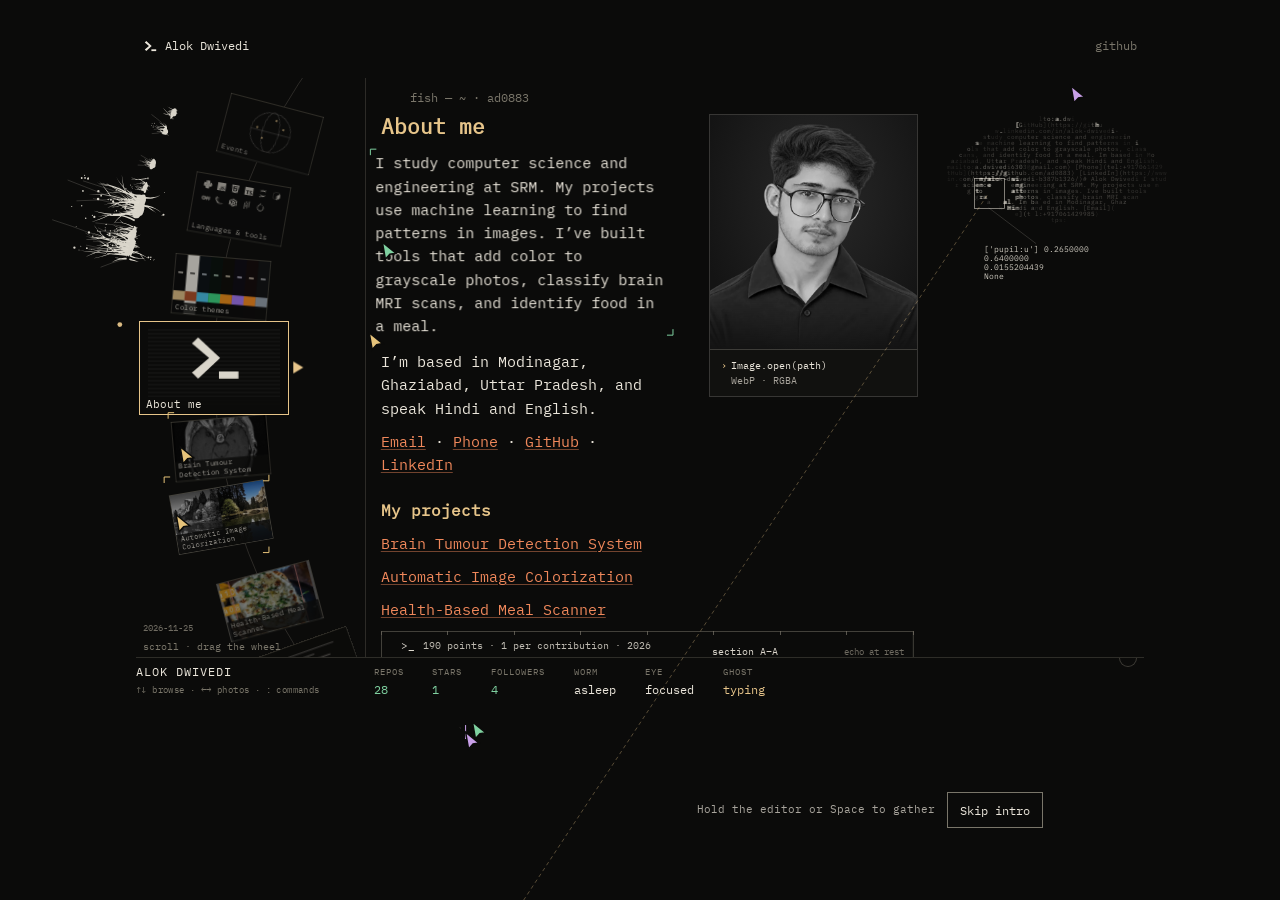
==== commit 34b4d7b0: "tests" ====
--- a/site/index.html
+++ b/site/index.html
@@ -3,20 +3,22 @@
 <head>
 <meta charset="utf-8">
 <meta name="viewport" content="width=device-width, initial-scale=1">
-<title>Alok Raj Dwivedi</title>
-<meta name="description" content="Alok Raj Dwivedi — work, projects, events and themes, opened in an editor.">
+<title>Alok Dwivedi</title>
+<meta name="description" content="Alok Dwivedi — work, projects, events and themes, opened in an editor.">
+<script src="/intros/swarm-boot.js"></script>
 <link rel="icon" href="/favicon.svg" type="image/svg+xml">
 <link rel="stylesheet" href="/intros/shared/frame.css">
+<link rel="stylesheet" href="/intros/swarm-rebuild.css">
 <link rel="stylesheet" href="editor.css">
 </head>
 <body>
 <main class="stage">
   <header class="frame-top">
-    <a class="brand" href="/" data-tip="back to the intro"><svg viewBox="0 0 88 80" aria-hidden="true"><path d="M8 16L36 40L8 64L18 74L54 40L18 6Z"/><path d="M52 62H84V74H52Z"/></svg><span>Alok Raj Dwivedi</span></a>
-    <nav class="switch is-solo" aria-label="Elsewhere"><a href="https://github.com/ad0883" rel="me">github</a></nav>
+    <a class="brand" href="/" data-tip="back to the intro"><svg viewBox="0 0 88 80" aria-hidden="true"><path d="M8 16L36 40L8 64L18 74L54 40L18 6Z"/><path d="M52 62H84V74H52Z"/></svg><span>Alok Dwivedi</span></a>
+    <nav class="switch is-solo" aria-label="Portfolio controls"><button class="swarm-replay" type="button" hidden>Replay swarm</button><a href="https://github.com/ad0883" rel="me">github</a></nav>
   </header>
 
-  <h1 class="sr-only">Alok Raj Dwivedi — work, projects, events and themes.</h1>
+  <h1 class="sr-only">Alok Dwivedi — work, projects, events and themes.</h1>
 
   <section class="editor" aria-label="Portfolio editor">
     <button class="tabline" type="button" aria-expanded="false" aria-controls="tree"><span class="tab-dir">Browse sections</span><span class="tab-file"></span><span class="tab-toggle" aria-hidden="true">↓</span></button>
@@ -29,7 +31,7 @@
   </section>
 
   <div class="bar">
-    <p class="bar-id" aria-hidden="true"><span class="bar-title">ALOK RAJ DWIVEDI</span><span class="bar-sub"><span class="cmd"></span><span class="hunt"></span><span class="keys"></span></span></p>
+    <p class="bar-id" aria-hidden="true"><span class="bar-title">ALOK DWIVEDI</span><span class="bar-sub"><span class="cmd"></span><span class="hunt"></span><span class="keys"></span></span></p>
     <div class="bar-cols" aria-hidden="true"></div>
     <div class="bar-state" aria-hidden="true">
       <p class="col"><span class="label">WORM</span><span class="value" data-k="worm">lurking</span></p>
--- a/intros/swarm-rebuild.css
+++ b/intros/swarm-rebuild.css
@@ -0,0 +1,58 @@
+.swarm-boot .stage,
+.swarm-boot .overlay {
+  opacity: 0;
+}
+
+.swarm-rebuild {
+  position: absolute;
+  inset: 0;
+  z-index: 8;
+  width: 100%;
+  height: 100%;
+  pointer-events: none;
+}
+
+.swarm-controls,
+.swarm-replay {
+  position: absolute;
+  z-index: 9;
+  right: max(16px, calc((100% - 806px) / 2));
+  bottom: max(64px, 8%);
+}
+
+.swarm-controls {
+  display: flex;
+  align-items: center;
+  gap: 12px;
+  padding-left: 8px;
+  background: var(--bg);
+  color: var(--chrome);
+  font: 400 11px/1.4 "Plex Mono", monospace;
+  pointer-events: none;
+}
+
+.swarm-skip,
+.swarm-replay {
+  pointer-events: auto;
+  min-height: 36px;
+  padding: 0 12px;
+  border: 1px solid var(--dim);
+  background: var(--bg);
+  color: var(--ink);
+  font: 400 12px "Plex Mono", monospace;
+  cursor: pointer;
+}
+
+.swarm-replay:hover,
+.swarm-skip:hover {
+  border-color: var(--accent);
+  color: var(--accent);
+}
+
+.is-leaving .swarm-replay {
+  visibility: hidden;
+}
+
+@media (prefers-reduced-motion: reduce) {
+  .swarm-replay { display: none; }
+}
--- a/site/editor.css
+++ b/site/editor.css
@@ -1173,6 +1173,143 @@
   padding-bottom: 0;
 }
 
+.about-profile {
+  display: grid;
+  grid-template-columns: minmax(0, 1fr) min(39%, 224px);
+  align-items: start;
+  gap: clamp(14px, 2vw, 28px);
+  margin-bottom: 12px;
+}
+
+.about-portrait {
+  position: relative;
+  min-width: 0;
+  margin: 10px 10px 8px 0;
+  border: 1px solid color-mix(in srgb, var(--ink) 20%, transparent);
+}
+
+.about-portrait-crop {
+  position: relative;
+  display: block;
+  overflow: hidden;
+  aspect-ratio: 1 / 1.13;
+  background: radial-gradient(ellipse at 53% 35%, #292929, #141414 78%);
+}
+
+.about-portrait-image {
+  position: absolute;
+  left: -7%;
+  bottom: 0;
+  display: block;
+  width: 114%;
+  max-width: none;
+  height: auto;
+  filter: grayscale(1);
+  mask-image: linear-gradient(#000 80%, transparent);
+}
+
+.about-portrait-crop::after {
+  content: "";
+  position: absolute;
+  inset: 0 0 auto;
+  height: 22%;
+  border-bottom: 1px solid color-mix(in srgb, var(--accent) 65%, transparent);
+  background: linear-gradient(transparent, color-mix(in srgb, var(--accent) 13%, transparent));
+  opacity: 0;
+  pointer-events: none;
+}
+
+.about-portrait-console {
+  border-top: 1px solid color-mix(in srgb, var(--ink) 20%, transparent);
+  padding: 8px clamp(5px, 1vw, 11px);
+  background: var(--line);
+  color: var(--chrome);
+  font: 10px/1.5 "Plex Mono", monospace;
+}
+
+.about-portrait-console[hidden] { display: none; }
+
+.about-portrait-command {
+  display: flex;
+  align-items: baseline;
+  gap: 0.65ch;
+}
+
+.about-portrait-marker { color: var(--accent); }
+
+.about-portrait-code {
+  display: block;
+  width: max-content;
+  min-width: 0;
+  padding-right: 3px;
+  overflow: hidden;
+  color: var(--ink);
+  font: inherit;
+  white-space: nowrap;
+}
+
+.about-portrait-result {
+  display: block;
+  margin-left: 1.65ch;
+  white-space: nowrap;
+}
+
+@media (prefers-reduced-motion: no-preference) {
+  .about-portrait:not(.is-ready) .about-portrait-code,
+  .about-portrait:not(.is-ready) .about-portrait-result { visibility: hidden; }
+
+  .about-portrait.is-ready .about-portrait-code {
+    border-right: 1px solid transparent;
+    animation: portrait-type 900ms steps(16, end) 200ms both,
+               portrait-cursor 650ms step-end 200ms 3;
+  }
+
+  .about-portrait.is-ready .about-portrait-crop::after {
+    animation: portrait-scan 900ms ease-in-out 200ms both;
+  }
+
+  .about-portrait.is-ready .about-portrait-result {
+    animation: portrait-result 170ms ease-out 1.1s both;
+  }
+
+  .is-rebuilding .about-portrait-code,
+  .is-rebuilding .about-portrait-result,
+  .is-rebuilding .about-portrait-crop::after { animation-play-state: paused; }
+}
+
+@keyframes portrait-type {
+  from { width: 0; }
+  to { width: calc(16ch + 4px); }
+}
+
+@keyframes portrait-cursor {
+  0%, 50% { border-color: var(--accent); }
+}
+
+@keyframes portrait-scan {
+  from { translate: 0 -100%; opacity: 0; }
+  16%, 80% { opacity: 1; }
+  to { translate: 0 450%; opacity: 0; }
+}
+
+@keyframes portrait-result {
+  from { opacity: 0; }
+  to { opacity: 1; }
+}
+
+@media (max-width: 700px) {
+  .about-profile {
+    grid-template-columns: minmax(0, 1fr);
+    padding-left: calc(2 * var(--cell-w));
+  }
+
+  .about-profile .ln.term { padding-left: 0; }
+  .about-portrait {
+    grid-row: 1;
+    width: min(174px, 65%);
+  }
+}
+
 .buffer[data-kind="about"] .wave {
   margin-left: calc(2 * var(--cell-w));
   margin-bottom: 0;
@@ -1968,3 +2105,31 @@
     transition: none;
   }
 }
+
+/* Keep the editor's animated keyboard beneath the swarm during the rebuild. */
+.swarm-rebuild { z-index: 40; }
+.swarm-controls { z-index: 41; }
+
+.switch .swarm-replay {
+  position: static;
+  min-height: 26px;
+  margin: -6px 16px -7px 0;
+  padding: 0;
+  border: 0;
+  color: var(--chrome);
+}
+
+.stage.is-rebuilding .buffer {
+  touch-action: pinch-zoom;
+  user-select: none;
+}
+
+@media (max-width: 360px) {
+  .switch .swarm-replay {
+    position: absolute;
+    right: 0;
+    bottom: calc(100% + 8px);
+    margin: 0;
+    white-space: nowrap;
+  }
+}
